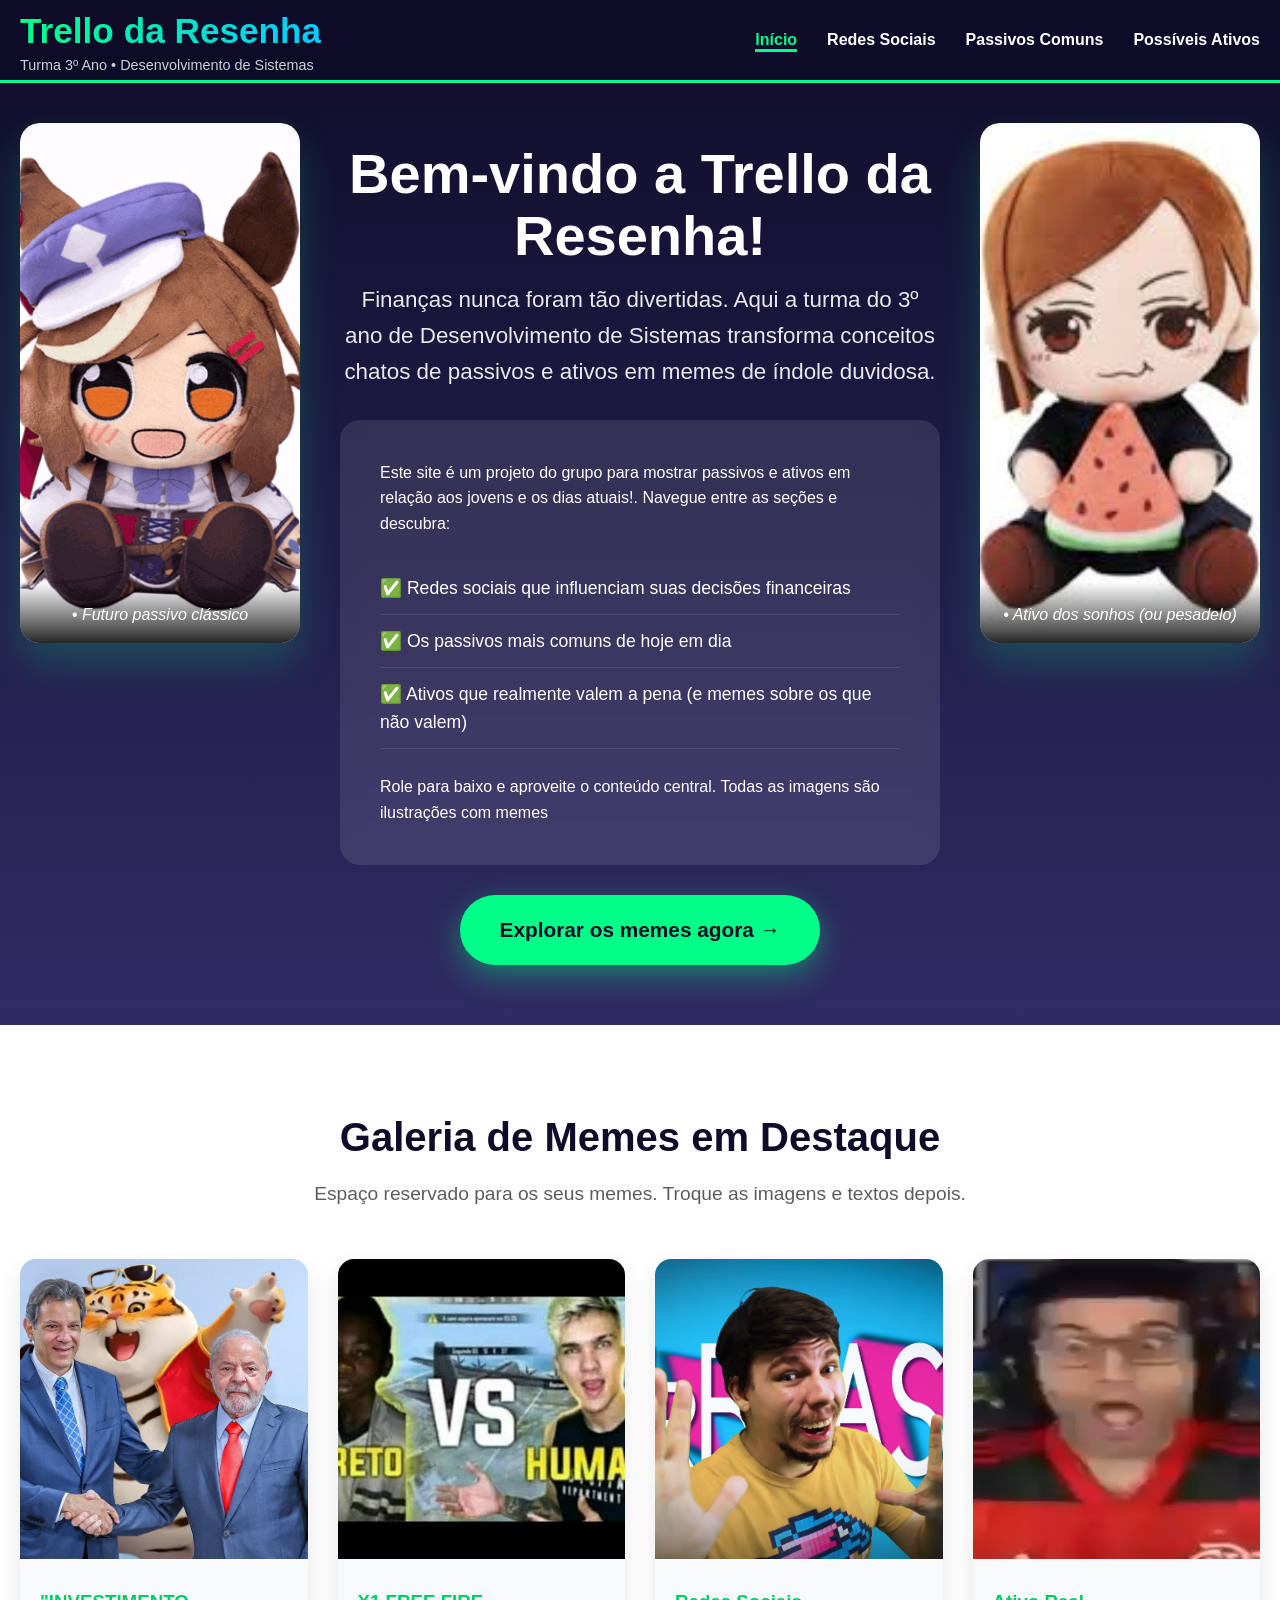
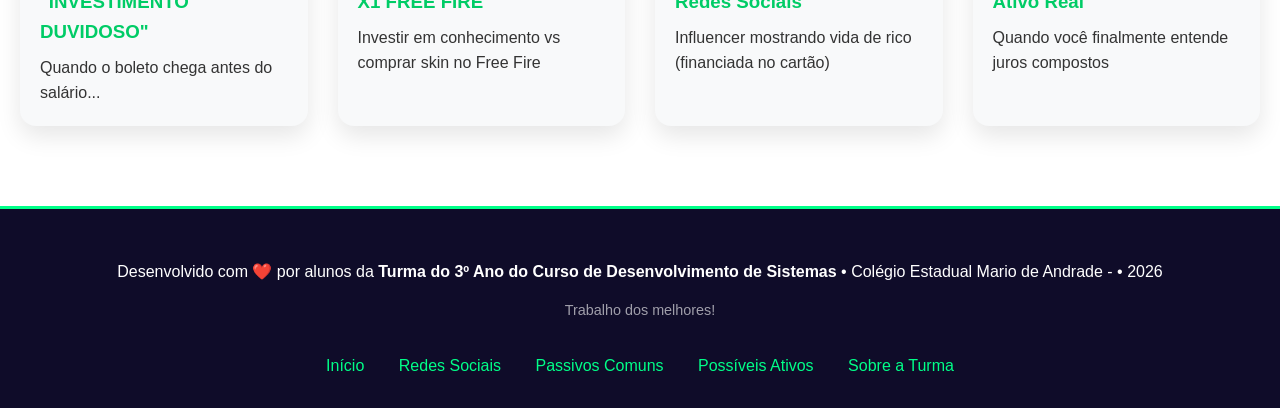
==== index.html @ bbcfbdf1 "Add files via upload" ====
<!DOCTYPE html>
<html lang="pt-BR">
<head>
    <meta charset="UTF-8">
    <meta name="viewport" content="width=device-width, initial-scale=1.0">
    <title>Trello da Resenha • Turma 3º DS</title>
    <link rel="stylesheet" href="style.css">
</head>
<body>
    <!-- HEADER / BARRA SUPERIOR -->
    <header class="top-bar">
        <div class="container">
            <!-- Logo / Título -->
            <div class="logo">
                <h1>Trello da Resenha</h1>
                <span class="subtitle">Turma 3º Ano • Desenvolvimento de Sistemas</span>
            </div>

            <!-- Navegação -->
            <nav class="nav-menu">
                <ul>
                    <li><a href="#" class="active">Início</a></li>
                    <li><a href="redes.html">Redes Sociais</a></li>
                    <li><a href="#">Passivos Comuns</a></li>
                    <li><a href="#">Possíveis Ativos</a></li>
                </ul>
            </nav>

            <!-- Botão mobile (hamburger) -->
            <button class="hamburger" id="hamburger">
                <span></span>
                <span></span>
                <span></span>
            </button>
        </div>
    </header>

    <!-- MAIN CONTENT -->
    <main>
        
        <!-- HERO CENTRAL - Texto no meio + imagens laterais bonitas -->
        <section class="hero">
            <div class="hero-grid">
                
                <!-- Imagem esquerda (meme placeholder) -->
                <div class="side-image left">
                    <img src="Mambo.png" alt="Meme placeholder esquerdo -">
                    <div class="image-caption">• Futuro passivo clássico</div>
                </div>

                <!-- Área de texto central (principal) -->
                <div class="center-content">
                    <h1 class="hero-title">Bem-vindo a Trello da Resenha!</h1>
                    <p class="hero-subtitle">Finanças nunca foram tão divertidas. Aqui a turma do 3º ano de Desenvolvimento de Sistemas transforma conceitos chatos de passivos e ativos em memes de índole duvidosa.</p>
                    
                    <div class="hero-text">
                        <p>Este site é um projeto do grupo para mostrar passivos e ativos em relação aos jovens e os dias atuais!. Navegue entre as seções e descubra:</p>
                        
                        <ul class="highlight-list">
                            <li>✅ Redes sociais que influenciam suas decisões financeiras</li>
                            <li>✅ Os passivos mais comuns de hoje em dia</li>
                            <li>✅ Ativos que realmente valem a pena (e memes sobre os que não valem)</li>
                        </ul>
                        
                        <p>Role para baixo e aproveite o conteúdo central. Todas as imagens são ilustrações com memes</p>
                    </div>

                    <!-- Botão de call-to-action -->
                    <a href="#" class="cta-button">Explorar os memes agora →</a>
                </div>

                <!-- Imagem direita (meme placeholder) -->
                <div class="side-image right">
                    <img src="nobara.jpg" alt="Meme placeholder direito -">
                    <div class="image-caption">• Ativo dos sonhos (ou pesadelo)</div>
                </div>
            </div>
        </section>

        <!-- SEÇÃO SECUNDÁRIA: Áreas com imagens (memes futuros) -->
        <section class="secondary-section">
            <div class="container">
                <h2 class="section-title">Galeria de Memes em Destaque</h2>
                <p class="section-subtitle">Espaço reservado para os seus memes. Troque as imagens e textos depois.</p>
                
                <div class="memes-grid">
                    <!-- Card 1 -->
                    <div class="meme-card">
                        <img src="haddad-e-lula.jpg" alt="Meme secundário 1">
                        <div class="meme-info">
                            <h3>"INVESTIMENTO DUVIDOSO"</h3>
                            <p>Quando o boleto chega antes do salário...</p>
                        </div>
                    </div>
                    
                    <!-- Card 2 -->
                    <div class="meme-card">
                        <img src="pretovshumano.jpg" alt="Meme secundário 2">
                        <div class="meme-info">
                            <h3>X1 FREE FIRE</h3>
                            <p>Investir em conhecimento vs comprar skin no Free Fire</p>
                        </div>
                    </div>
                    
                    <!-- Card 3 -->
                    <div class="meme-card">
                        <img src="Fake-MrBeast-meme-3.jpg" alt="Meme secundário 3">
                        <div class="meme-info">
                            <h3>Redes Sociais</h3>
                            <p>Influencer mostrando vida de rico (financiada no cartão)</p>
                        </div>
                    </div>
                    
                    <!-- Card 4 -->
                    <div class="meme-card">
                        <img src="davyjones.jpg" alt="Meme secundário 4">
                        <div class="meme-info">
                            <h3>Ativo Real</h3>
                            <p>Quando você finalmente entende juros compostos</p>
                        </div>
                    </div>
                </div>
            </div>
        </section>

    </main>

    <!-- FOOTER -->
    <footer class="main-footer">
        <div class="container">
            <p>
                Desenvolvido com ❤️ por alunos da <strong>Turma do 3º Ano do Curso de Desenvolvimento de Sistemas</strong> • 
                Colégio Estadual Mario de Andrade - • 2026
            </p>
            <p class="footer-small">Trabalho dos melhores!</p>
            
            <!-- Links rápidos no footer -->
            <div class="footer-links">
                <a href="#">Início</a>
                <a href="#">Redes Sociais</a>
                <a href="#">Passivos Comuns</a>
                <a href="#">Possíveis Ativos</a>
                <a href="#">Sobre a Turma</a>
            </div>
        </div>
    </footer>

    <script src="script.js"></script>
</body>
</html>
---- style.css ----
/* style.css */
* {
    margin: 0;
    padding: 0;
    box-sizing: border-box;
}

body {
    font-family: 'Segoe UI', Tahoma, Geneva, Verdana, sans-serif;
    line-height: 1.6;
    color: #333;
    background: linear-gradient(180deg, #0f0c29, #302b63, #24243e);
    color: #fff;
    overflow-x: hidden;
}

/* ===== TOP BAR ===== */
.top-bar {
    background: rgba(15, 12, 41, 0.95);
    backdrop-filter: blur(10px);
    position: sticky;
    top: 0;
    z-index: 1000;
    border-bottom: 3px solid #00ff88;
}

.top-bar .container {
    max-width: 1280px;
    margin: 0 auto;
    padding: 0 20px;
    display: flex;
    align-items: center;
    justify-content: space-between;
    height: 80px;
}

.logo h1 {
    font-size: 2.2rem;
    background: linear-gradient(90deg, #00ff88, #00ccff);
    -webkit-background-clip: text;
    -webkit-text-fill-color: transparent;
}

.logo .subtitle {
    font-size: 0.9rem;
    opacity: 0.8;
    display: block;
    margin-top: -6px;
}

.nav-menu ul {
    display: flex;
    list-style: none;
    gap: 30px;
}

.nav-menu a {
    color: #fff;
    text-decoration: none;
    font-weight: 600;
    transition: all 0.3s;
    position: relative;
}

.nav-menu a:hover,
.nav-menu a.active {
    color: #00ff88;
}

.nav-menu a::after {
    content: '';
    position: absolute;
    width: 0;
    height: 3px;
    bottom: -4px;
    left: 0;
    background: #00ff88;
    transition: width 0.3s;
}

.nav-menu a:hover::after,
.nav-menu a.active::after {
    width: 100%;
}

/* Hamburger */
.hamburger {
    display: none;
    flex-direction: column;
    gap: 5px;
    background: none;
    border: none;
    cursor: pointer;
}

.hamburger span {
    width: 30px;
    height: 3px;
    background: #fff;
    transition: 0.3s;
}

/* ===== HERO ===== */
.hero {
    max-width: 1280px;
    margin: 0 auto;
    padding: 40px 20px;
}

.hero-grid {
    display: grid;
    grid-template-columns: 280px 1fr 280px;
    gap: 40px;
    align-items: start;
}

.side-image {
    position: relative;
    border-radius: 20px;
    overflow: hidden;
    box-shadow: 0 20px 40px rgba(0, 255, 136, 0.2);
    transition: transform 0.4s ease;
}

.side-image:hover {
    transform: scale(1.05);
}

.side-image img {
    width: 100%;
    height: 100%;
    object-fit: cover;
    display: block;
}

.image-caption {
    position: absolute;
    bottom: 0;
    left: 0;
    right: 0;
    background: linear-gradient(transparent, rgba(0,0,0,0.85));
    color: #fff;
    padding: 20px 15px 15px;
    font-size: 1rem;
    text-align: center;
    font-style: italic;
}

.center-content {
    text-align: center;
    padding: 20px 0;
}

.hero-title {
    font-size: 3.5rem;
    margin-bottom: 16px;
    line-height: 1.1;
}

.hero-subtitle {
    font-size: 1.4rem;
    margin-bottom: 30px;
    opacity: 0.9;
}

.hero-text {
    background: rgba(255,255,255,0.1);
    padding: 40px;
    border-radius: 20px;
    backdrop-filter: blur(10px);
    margin-bottom: 30px;
    text-align: left;
}

.highlight-list {
    list-style: none;
    margin: 25px 0;
}

.highlight-list li {
    padding: 12px 0;
    border-bottom: 1px solid rgba(255,255,255,0.1);
    font-size: 1.1rem;
}

.cta-button {
    display: inline-block;
    background: #00ff88;
    color: #0f0c29;
    padding: 18px 40px;
    border-radius: 50px;
    font-size: 1.3rem;
    font-weight: 700;
    text-decoration: none;
    transition: all 0.3s;
    box-shadow: 0 10px 30px rgba(0, 255, 136, 0.4);
}

.cta-button:hover {
    transform: translateY(-5px);
    box-shadow: 0 20px 40px rgba(0, 255, 136, 0.6);
}

/* ===== SEÇÃO SECUNDÁRIA ===== */
.secondary-section {
    background: #fff;
    color: #333;
    padding: 80px 20px;
}

.container {
    max-width: 1280px;
    margin: 0 auto;
}

.section-title {
    text-align: center;
    font-size: 2.5rem;
    margin-bottom: 10px;
    color: #0f0c29;
}

.section-subtitle {
    text-align: center;
    font-size: 1.2rem;
    margin-bottom: 50px;
    opacity: 0.8;
}

.memes-grid {
    display: grid;
    grid-template-columns: repeat(auto-fit, minmax(280px, 1fr));
    gap: 30px;
}

.meme-card {
    background: #f8f9fa;
    border-radius: 16px;
    overflow: hidden;
    box-shadow: 0 10px 25px rgba(0,0,0,0.1);
    transition: all 0.3s;
}

.meme-card:hover {
    transform: translateY(-10px);
    box-shadow: 0 20px 40px rgba(0, 255, 136, 0.3);
}

.meme-card img {
    width: 100%;
    height: 300px;
    object-fit: cover;
}

.meme-info {
    padding: 20px;
}

.meme-info h3 {
    color: #00cc66;
    margin-bottom: 8px;
}

/* ===== FOOTER ===== */
.main-footer {
    background: #0f0c29;
    padding: 50px 20px 30px;
    text-align: center;
    border-top: 3px solid #00ff88;
}

.main-footer p {
    margin-bottom: 15px;
}

.footer-small {
    font-size: 0.9rem;
    opacity: 0.6;
}

.footer-links {
    margin-top: 30px;
}

.footer-links a {
    color: #00ff88;
    margin: 0 15px;
    text-decoration: none;
    font-weight: 500;
}

/* ===== RESPONSIVO ===== */
@media (max-width: 992px) {
    .hero-grid {
        grid-template-columns: 1fr;
        gap: 30px;
    }
    
    .side-image {
        max-width: 400px;
        margin: 0 auto;
    }
    
    .hero-title {
        font-size: 2.8rem;
    }
}

@media (max-width: 768px) {
    .nav-menu ul {
        display: none;
        flex-direction: column;
        position: absolute;
        top: 80px;
        left: 0;
        right: 0;
        background: #0f0c29;
        padding: 20px;
        gap: 15px;
    }
    
    .nav-menu.show ul {
        display: flex;
    }
    
    .hamburger {
        display: flex;
    }
    
    .hero-title {
        font-size: 2.4rem;
    }
}
.side-image img {
    width: 100%;           /* ocupa toda a largura disponível */
    height: 520px;         /* altura fixa - você pode mudar esse número */
    object-fit: cover;     /* ESSA É A LINHA MAIS IMPORTANTE */
    object-position: center; /* centraliza a imagem */
}
/* ====================== ESTILOS DA PÁGINA DE REDES SOCIAIS ====================== */

.hero-redes {
    background: linear-gradient(135deg, #1a1a2e, #16213e);
    padding: 100px 20px 80px;
    text-align: center;
}

.hero-redes-content {
    max-width: 900px;
    margin: 0 auto;
}

.hero-redes-title {
    font-size: 3.2rem;
    margin-bottom: 20px;
    line-height: 1.1;
}

.hero-redes-subtitle {
    font-size: 1.35rem;
    opacity: 0.9;
    margin-bottom: 40px;
}

.hero-redes-image img {
    max-width: 100%;
    border-radius: 20px;
    box-shadow: 0 20px 40px rgba(0, 255, 136, 0.25);
}

/* Seção de conteúdo */
.content-section {
    padding: 80px 20px;
    background: #fff;
    color: #333;
}

.text-block {
    max-width: 800px;
    margin: 0 auto 60px;
}

.text-block h2 {
    font-size: 2.1rem;
    margin-bottom: 20px;
    color: #0f0c29;
}

.custom-list {
    list-style: none;
}

.custom-list li {
    padding: 14px 0;
    border-bottom: 1px solid #eee;
    font-size: 1.1rem;
}

/* Cards de estatísticas */
.stats-grid {
    display: grid;
    grid-template-columns: repeat(auto-fit, minmax(220px, 1fr));
    gap: 25px;
    margin: 50px 0;
}

.stat-card {
    background: #f8f9fa;
    padding: 30px 20px;
    border-radius: 16px;
    text-align: center;
    box-shadow: 0 10px 25px rgba(0,0,0,0.08);
    transition: transform 0.3s;
}

.stat-card:hover {
    transform: translateY(-8px);
}

.stat-card h3 {
    font-size: 3rem;
    color: #00cc66;
    margin-bottom: 10px;
}

/* Grid de memes na página de redes */
.memes-redes-grid {
    display: grid;
    grid-template-columns: repeat(auto-fit, minmax(300px, 1fr));
    gap: 30px;
    margin: 60px 0;
}

.meme-redes-card {
    background: #f8f9fa;
    border-radius: 16px;
    overflow: hidden;
    box-shadow: 0 10px 25px rgba(0,0,0,0.1);
}

.meme-redes-card img {
    width: 100%;
    height: 280px;
    object-fit: cover;
}

.meme-redes-card p {
    padding: 18px;
    font-size: 1.05rem;
    text-align: center;
    color: #333;
}
#OIP {
    height: 30%;
    width: 30%;
}
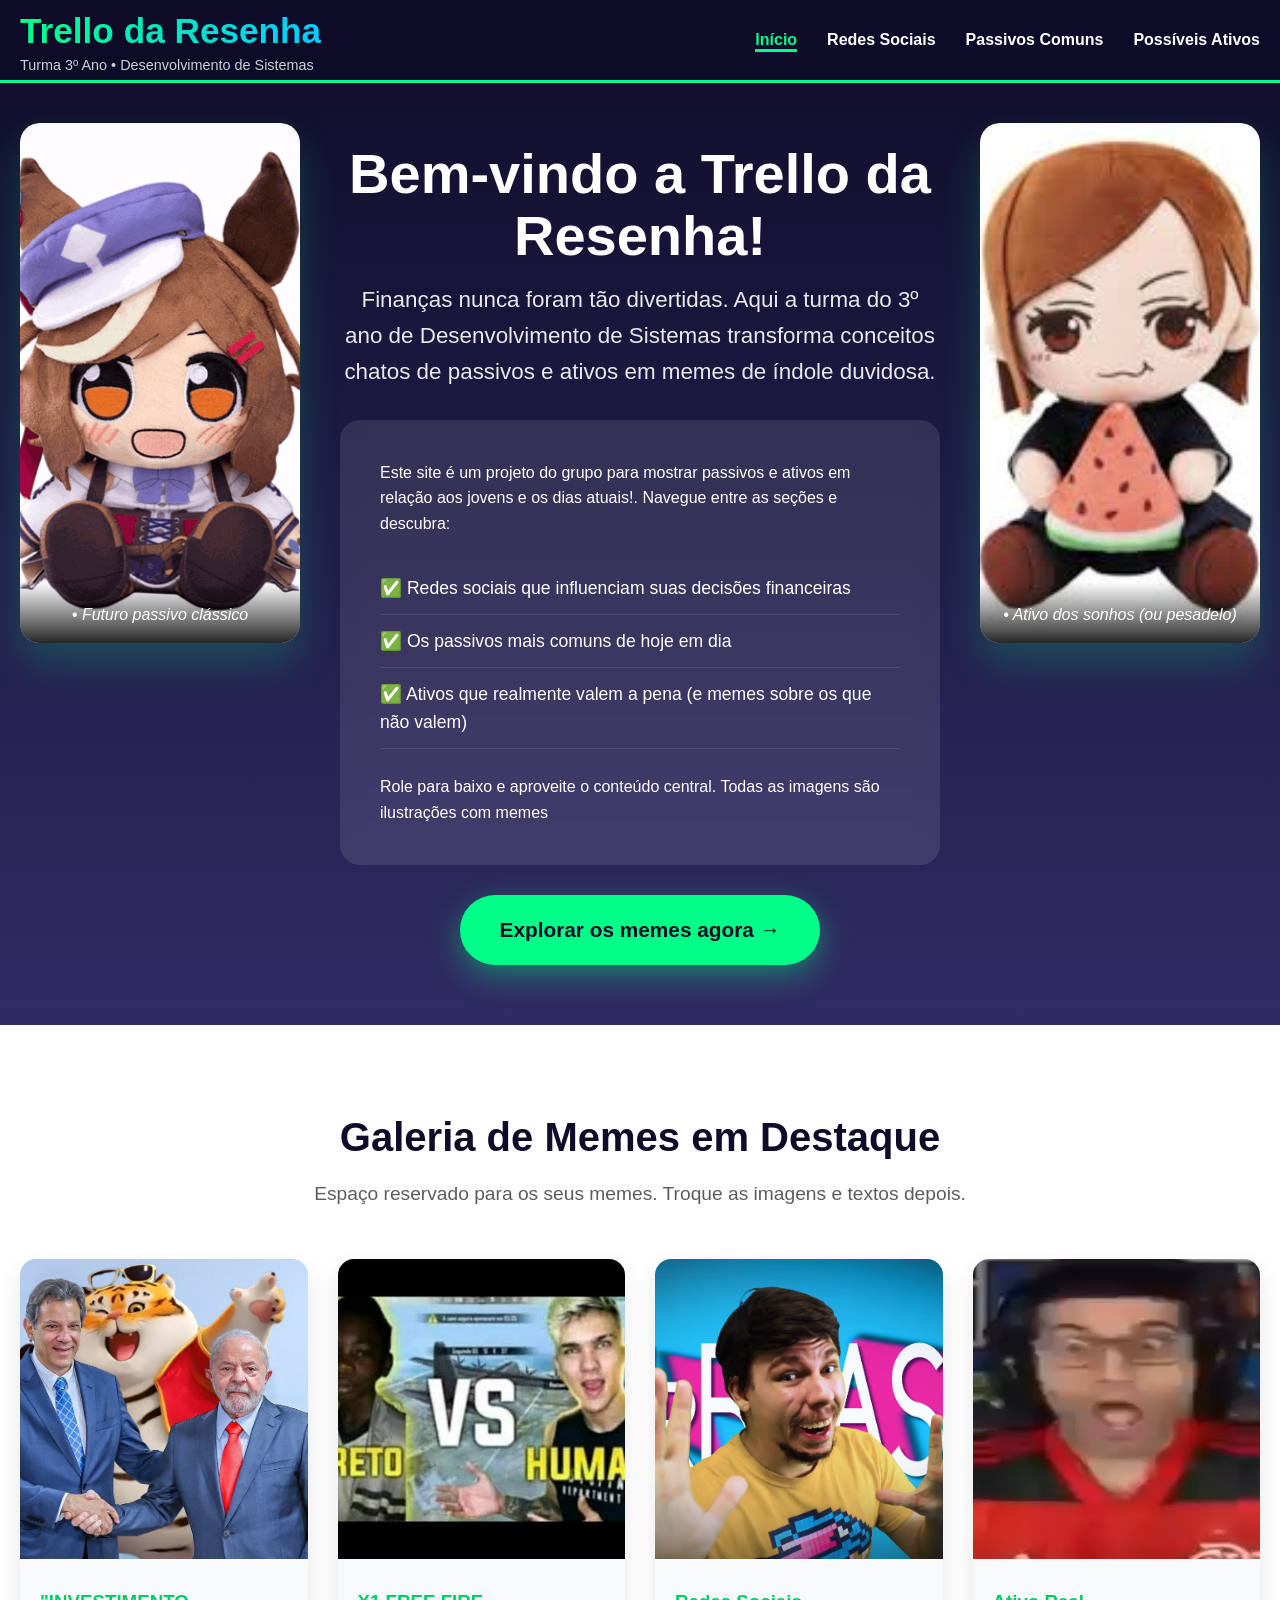
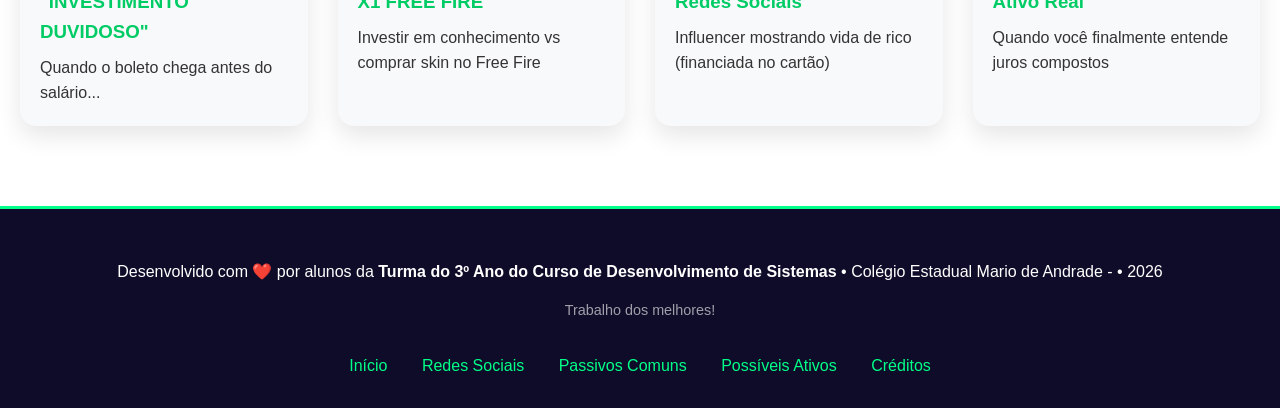
==== commit c04b9c8f: "Update index.html" ====
--- a/index.html
+++ b/index.html
@@ -21,8 +21,8 @@
                 <ul>
                     <li><a href="#" class="active">Início</a></li>
                     <li><a href="redes.html">Redes Sociais</a></li>
-                    <li><a href="#">Passivos Comuns</a></li>
-                    <li><a href="#">Possíveis Ativos</a></li>
+                    <li><a href="passivos.html">Passivos Comuns</a></li>
+                    <li><a href="ativos.html">Possíveis Ativos</a></li>
                 </ul>
             </nav>
 
@@ -140,11 +140,11 @@
                 <a href="#">Redes Sociais</a>
                 <a href="#">Passivos Comuns</a>
                 <a href="#">Possíveis Ativos</a>
-                <a href="#">Sobre a Turma</a>
+                <a href="creditos.html">Créditos</a>
             </div>
         </div>
     </footer>
 
     <script src="script.js"></script>
 </body>
-</html>+</html>
--- a/style.css
+++ b/style.css
@@ -453,4 +453,108 @@
 #OIP {
     height: 30%;
     width: 30%;
-}+}
+/* ====================== ESTILOS DA PÁGINA DE PASSIVOS ====================== */
+
+.hero-passivos {
+    background: rgba(15, 12, 41, 0.95)
+    padding: 110px 20px 80px;
+    text-align: center;
+    color: white;
+}
+
+.hero-passivos-title {
+    font-size: 3.4rem;
+    margin-bottom: 16px;
+}
+
+.hero-passivos-subtitle {
+    font-size: 1.4rem;
+    max-width: 700px;
+    margin: 0 auto;
+    opacity: 0.95;
+}
+
+/* Cards de Passivos */
+.passivos-grid {
+    display: grid;
+    grid-template-columns: repeat(auto-fit, minmax(320px, 1fr));
+    gap: 25px;
+    margin: 40px 0;
+}
+
+.passivo-card {
+    background: #f8f9fa;
+    padding: 30px 25px;
+    border-radius: 16px;
+    box-shadow: 0 10px 25px rgba(0,0,0,0.1);
+    transition: all 0.3s;
+    border-top: 5px solid #e74c3c;
+}
+
+.passivo-card:hover {
+    transform: translateY(-8px);
+    box-shadow: 0 20px 40px rgba(231, 76, 60, 0.15);
+}
+
+.passivo-icon {
+    font-size: 3rem;
+    margin-bottom: 15px;
+}
+
+.passivo-card h3 {
+    color: #2c1e3d;
+    margin-bottom: 12px;
+}
+/* ====================== ESTILOS DA PÁGINA DE ATIVOS ====================== */
+
+.hero-ativos {
+    background: rgba(15, 12, 41, 0.95)
+    padding: 110px 20px 80px;
+    text-align: center;
+    color: white;
+}
+
+.hero-ativos-title {
+    font-size: 3.4rem;
+    margin-bottom: 16px;
+}
+
+.hero-ativos-subtitle {
+    font-size: 1.4rem;
+    max-width: 700px;
+    margin: 0 auto;
+    opacity: 0.95;
+}
+
+/* Cards de Ativos */
+.ativos-grid {
+    display: grid;
+    grid-template-columns: repeat(auto-fit, minmax(320px, 1fr));
+    gap: 25px;
+    margin: 40px 0;
+}
+
+.ativo-card {
+    background: #f8f9fa;
+    padding: 30px 25px;
+    border-radius: 16px;
+    box-shadow: 0 10px 25px rgba(0,0,0,0.1);
+    transition: all 0.3s;
+    border-top: 5px solid #00cc66;
+}
+
+.ativo-card:hover {
+    transform: translateY(-8px);
+    box-shadow: 0 20px 40px rgba(0, 204, 102, 0.15);
+}
+
+.ativo-icon {
+    font-size: 3rem;
+    margin-bottom: 15px;
+}
+
+.ativo-card h3 {
+    color: #0f4c3a;
+    margin-bottom: 12px;
+}
